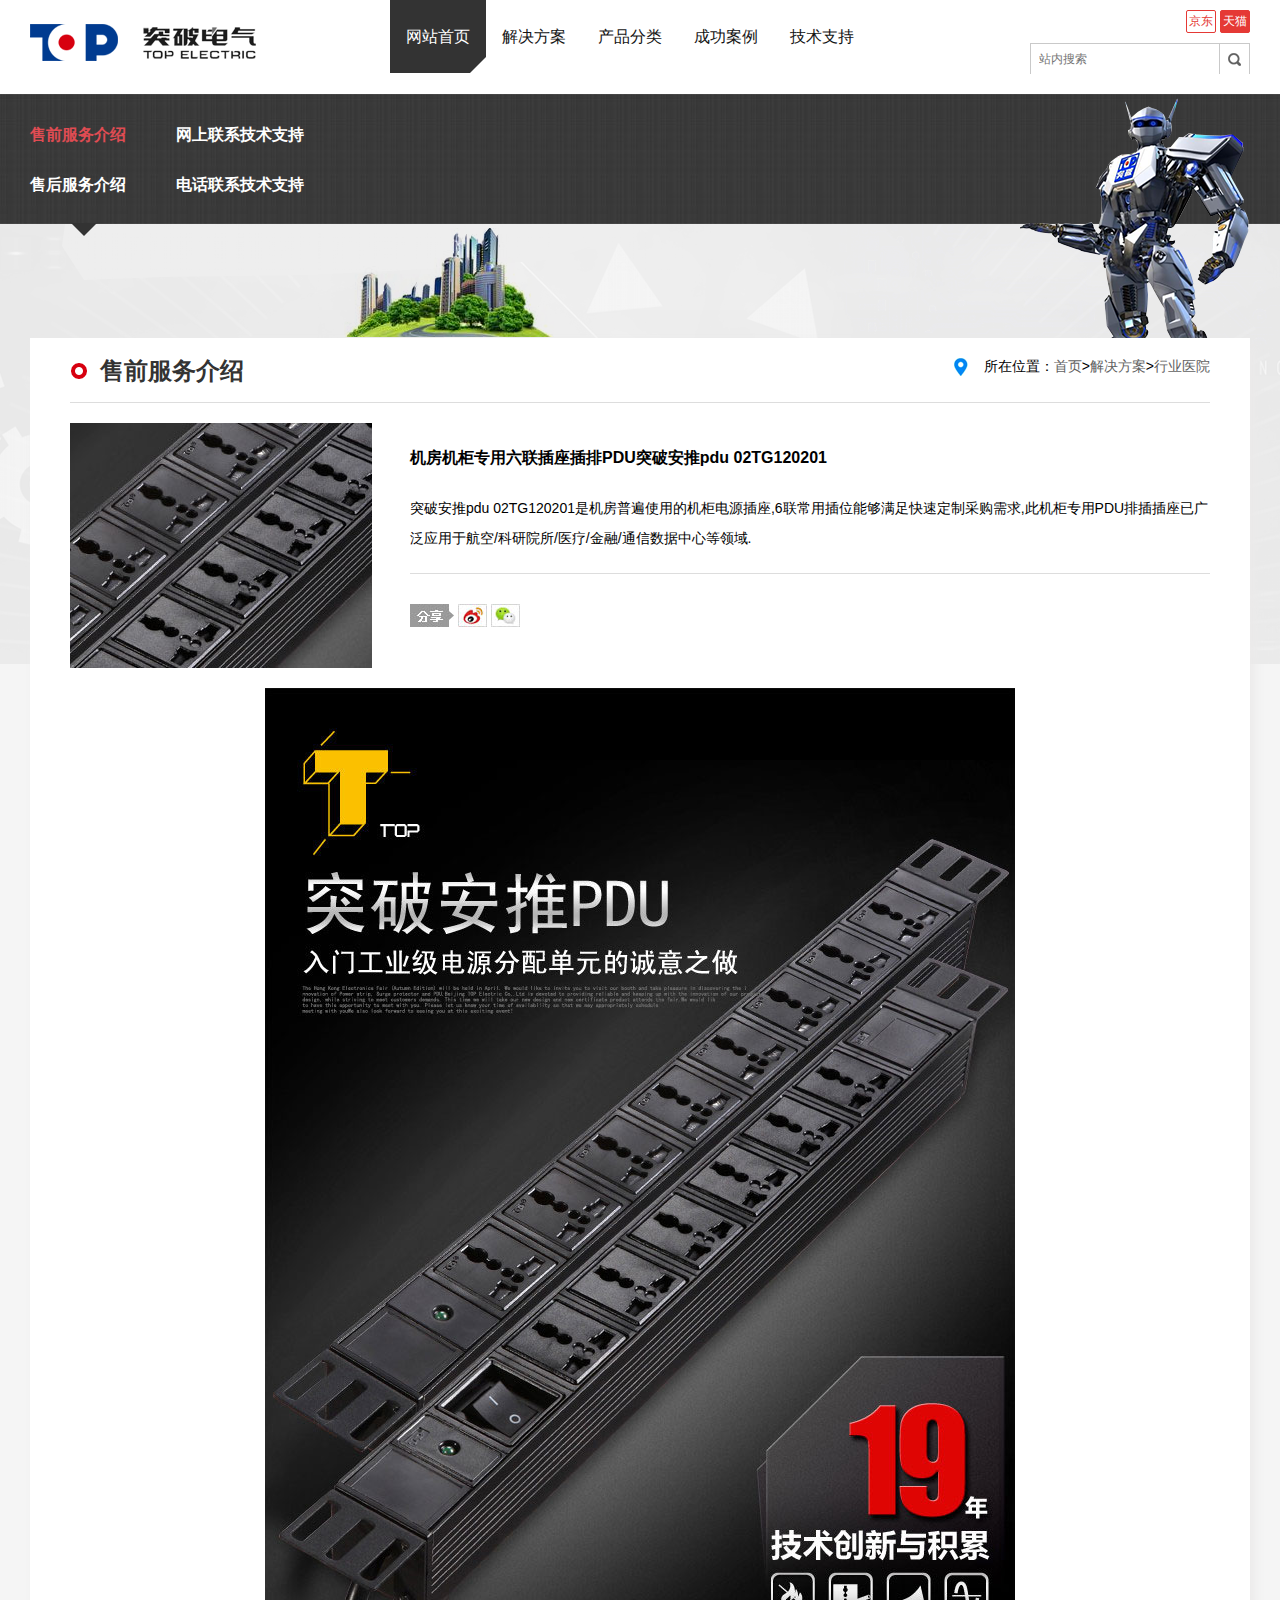
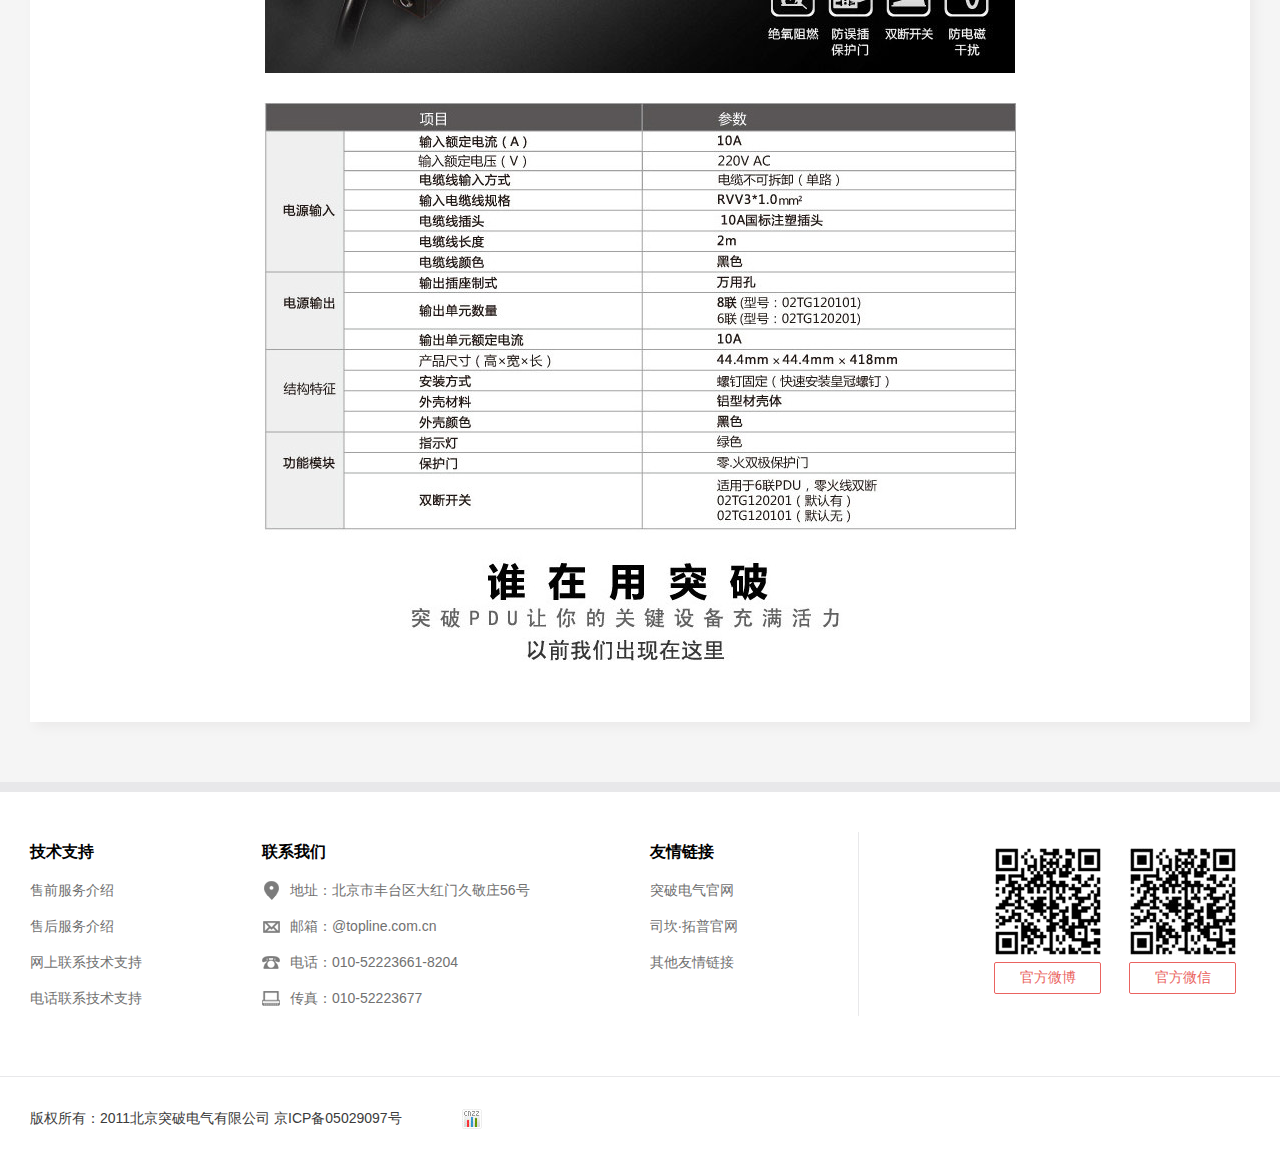
==== detail-3.html @ a59417cc "添加详情页" ====
<!DOCTYPE html>
<html lang="">
<head>
  <meta charset="UTF-8">
  <title>突破电气-详情页2</title>
  <link rel="stylesheet" href="css/base.css">
  <link rel="stylesheet" href="css/list.css">
  <script src="js/jquery.min.js"></script>
  <script src="js/jquery.SuperSlide.2.1.1.js"></script>
  <script src="js/init.js"></script>
</head>
<body>
  <div id="head" class="clearfix">
    <div class="container clearfix">
      <div class="logo left"><a href="javascript:;"><img src="images/logo.png" alt=""></a></div>
      <div class="topnav">
        <ul class="menu left">
          <li class="active"><a href="javascript:;">网站首页</a></li>
          <li><a href="javascript:;">解决方案</a></li>
          <li><a href="javascript:;">产品分类</a></li>
          <li><a href="javascript:;">成功案例</a></li>
          <li><a href="javascript:;">技术支持</a></li>
        </ul>
      </div>
      <form action="" class="search right">
        <div class="labels">
          <label class="active"><input  name="search" type="radio" value="0" checked="checked" />天猫</label> 
          <label class=""><input  name="search" type="radio" value="1" />京东</label>
        </div>
        <input type="text" placeholder="站内搜索" value=""><button></button>
      </form>
    </div>
  </div>
  <div class="ibmain clearfixfix">
    <div class="sub-nav">
      <div class="container">
        <ul class="clearfix">
          <li class="on"><a href="javascript:;">售前服务介绍</a></li>
          <li><a href="javascript:;">网上联系技术支持</a></li>
        </ul>
        <ul class="clearfix">
          <li><a href="javascript:;">售后服务介绍</a></li>
          <li><a href="javascript:;">电话联系技术支持</a></li>
        </ul>
      </div>
    </div>
    <div class="banner-img">
      <div class="container"><span class="sanjiao"></span><span class="map"></span><span class="people"></span></div>
    </div>
    <div class="container">
      <div class="main-list">
        <div class="top clearfix">
          <h1 class="left">售前服务介绍</h1>
          <div class="breadcrumb right">
            <p>所在位置：<a href="javascript:;">首页</a>><a href="javascript:;">解决方案</a>><a href="javascript:;">行业医院</a></p>
          </div>
        </div>
        <div class="main-content">
          <div class="idetail">
            <div class="clearfix">
              <img src="images/detail-img-2.jpg" alt="" class="left itopimg">
              <div class="summary right">
                <h3>机房机柜专用六联插座插排PDU突破安推pdu 02TG120201</h3>
                <p>突破安推pdu 02TG120201是机房普遍使用的机柜电源插座,6联常用插位能够满足快速定制采购需求,此机柜专用PDU排插插座已广泛应用于航空/科研院所/医疗/金融/通信数据中心等领域.</p>
                <div class="ishare">
                  <span><img src="images/fenx.jpg" alt="分享" title="分享"></span>
                  <a href="javascript"><img src="images/dtwb.jpg" alt=""></a>
                  <a href="javascript"><img src="images/dtwx.jpg" alt=""></a>
                </div>
              </div>
            </div>
            <p class="imiddle"><img src="images/dtbigimg.jpg" alt=""></p>
            <p class="imiddle"><img src="images/dtbigimg-2.jpg" alt=""></p>
          </div>
        </div>
      </div>
    </div>
  </div>
  <div class="footerNav container clearfix">
    <div class="navList left">
      <dl>
        <dt>技术支持</dt>
        <dd><a href="javascript:;">售前服务介绍</a></dd>
        <dd><a href="javascript:;">售后服务介绍</a></dd>
        <dd><a href="javascript:;">网上联系技术支持</a></dd>
        <dd><a href="javascript:;">电话联系技术支持</a></dd>
      </dl>
      <dl class="contact">
        <dt>联系我们</dt>
        <dd>地址：北京市丰台区大红门久敬庄56号</dd>
        <dd>邮箱：@topline.com.cn</dd>
        <dd>电话：010-52223661-8204</dd>
        <dd>传真：010-52223677</dd>
      </dl>
      <dl>
        <dt>友情链接</dt>
        <dd><a href="javascript:;">突破电气官网</a></dd>
        <dd><a href="javascript:;">司坎·拓普官网</a></dd>
        <dd><a href="javascript:;">其他友情链接</a></dd>
      </dl>
    </div>
    <div class="wbAndWx right">
      <div class="wb">
        <img src="images/wb.png" alt="">
        <p>官方微博</p>
      </div>
      <div class="wx">
        <img src="images/wx.jpg" alt="">
        <p>官方微信</p>
      </div>
    </div>
  </div>
  <div class="footerButtom">
    <p class="container">版权所有：2011北京突破电气有限公司 京ICP备05029097号<a href="javascript:;"><img src="images/cnzz.jpg" alt=""></a></p>
  </div>
</body>
</html>
---- css/base.css ----
@charset "utf-8";

body,ol,ul,h1,h2,h3,h4,h5,h6,p,th,td,dl,dd,form,fieldset,legend,input,textarea,select{margin:0;padding:0} 
body{font:14px"微软雅黑","Arial Narrow",HELVETICA;background:#fff;-webkit-text-size-adjust:100%;} 
a{color:#616161;text-decoration:none} 
a:hover{color:#eb6664;} 
em{font-style:normal} 
li{list-style:none} 
img{border:0;vertical-align:middle} 
table{border-collapse:collapse;border-spacing:0} 
input,select,button{outline:none;}
.left{float: left;}
.right{float: right;}
.clearfix:after{content: "";clear: both;display: block;}

#head{margin-bottom: 20px;height: 74px;overflow: hidden;}
.container{width: 1220px;margin: 0 auto;}
.logo{margin-right: 134px;}
.logo img{display: block;margin-top:24px;}

.menu{}
.menu li{float: left;}
.menu a{display: inline-block;font-size: 16px;color: #141414;line-height: 74px;width: 96px;text-align: center;}
.menu .active{background: url(../images/menubg.png) no-repeat top left;}
.menu .active a{color: #fff;}

.search{margin-top: 10px;}
.search label{float: right;border: 1px solid #e53935;border-radius: 2px;color:#fff;margin: 0 0 10px 4px;padding: 2px;color:#e53935;cursor: pointer;font-size: 12px;}
.search input[name='search']{display: none;}
.search input[type="text"]{width: 172px;height: 30px;border: 1px solid #c9c9c9;line-height: 30px;padding: 0 8px;font-size: 12px;}
.search label.active{color:#fff;background: #e53935;}
.search button{height: 32px;width: 30px;border: 1px solid #c9c9c9;border-left: none;background: none;background: #fff url(../images/search.png) center center no-repeat;vertical-align: bottom;cursor: pointer;}



.footerNav{margin-bottom: 60px;}
.footerNav .navList{border-right: 1px solid #e8e8ea;}
.footerNav .navList dl{float: left;padding-right: 120px;line-height: 40px;}
.footerNav .navList dl dt{font-size: 16px;font-weight: bold;}
.footerNav .navList dl dd{line-height: 36px;color: #717171;}
.footerNav .navList dl dd a{color: #717171;}
.contact dd{padding-left: 28px;}
.contact dd:nth-of-type(1){background: url(../images/icon-21.png) no-repeat left center;}
.contact dd:nth-of-type(2){background: url(../images/icon-22.png) no-repeat left center;}
.contact dd:nth-of-type(3){background: url(../images/icon-23.png) no-repeat left center;}
.contact dd:nth-of-type(4){background: url(../images/icon-24.png) no-repeat left center;}

.wbAndWx{display: table;width: 270px;margin-top: 16px;}
.wbAndWx div{display: table-cell;width:135px;text-align: center;}
.wbAndWx div img{width: 108px;height: 108px;}
.wbAndWx p{color: #ea6360;border: 1px solid #ea6360;padding: 4px;border-radius: 2px;padding: 6px;margin:6px 14px;}

.footerButtom{border-top: 1px solid #e8e8ea;}
.footerButtom p{line-height: 82px;color: #3b3b3b;}
.footerButtom p a{margin-left: 60px;}
.footerButtom p img{line-height: 82px;}
---- css/list.css ----
@charset "utf-8";


.sub-nav{background: url(../images/sub-nav-bg.jpg) repeat-x;height:114px;overflow: hidden;padding-top: 16px; }
.sub-nav ul li{display: inline-block;float: left;padding-right: 50px;line-height: 50px; }
.sub-nav ul li a{font-size: 16px;font-weight: bold;color: #fff;}
.sub-nav ul li.on a{color: #e04c53;}

.banner-img{background: url(../images/banner-gb.png) top center no-repeat;height: 440px;}
.banner-img>div{position:relative;height: 440px;z-index: 9;}
.banner-img .sanjiao{position: absolute;width: 28px;height: 14px;left: 40px;top: -1px;background: url(../images/sj-bg.png) no-repeat;}
.banner-img .map{position: absolute;width: 210px;height: 110px;left: 314px;top: 4px;background: url(../images/imap.png) no-repeat;}
.banner-img .people{position: absolute;width: 230px;height: 240px;background: url(../images/people.png) no-repeat;top:-126px;right: 0;}

.main-list{margin-top: -326px;background: #fff;padding: 20px 40px 20px;position: relative;z-index: 10;box-shadow: 5px 5px 10px #ebeaea;}
.main-list .top{border-bottom: 1px solid #ddd;padding-bottom:18px;}
.main-list .top h1{padding-left: 30px;background:url(../images/title-bg.png) no-repeat left center; font-size: 24px;color: #333;line-height: 26px;}
.breadcrumb{padding-left: 30px;background: url(../images/weizhi.png) no-repeat left center;}
.ikey-word{margin: 20px 0px;}
.ikey-word li{float: left;background: #c4c4c4;margin-right: 10px;text-align: center;line-height: 40px;min-width: 114px;}
.ikey-word li a{color: #393939;font-weight: bold;}
.ikey-word li.on{background: #e04c53;}
.ikey-word li.on a{color: #fff;}

.list-content li{background: #e9e9e9;height: 222px;overflow: hidden;margin-bottom: 20px;}
.list-content a{display: block;background: #dadada;}
.list-content img{width: 270px;height: 222px;}
.list-content div{overflow: hidden;padding: 10px 20px;position: relative;height: 202px;}
.list-content h2{font-size: 16px;line-height: 38px;color: #525252;}
.list-content p{color: #8e8e8e;}
.list-content a.detail{background: #949494;padding: 0 20px;line-height: 36px;border-radius: 4px;color: #fff;position: absolute;display: inline-block;bottom: 20px;right: 20px;}
.list-content a.detail:hover{background: #3f92d6;}
.ibmain{background: #f5f5f5;border-bottom: 10px solid #e8e8ea;padding-bottom: 60px;margin-bottom: 40px;}

.main-content{padding:20px 0px;}
.main-content .idetail{line-height: 30px;}
.main-content .idetail dl{margin: 30px 0;}
.main-content .idetail h3{font-size: 16px;margin: 20px 0;}
.main-content .idetail h3 span{color: #e1777c;}
.main-content .idetail p{margin: 10px 0;}
.main-content .idetail img{margin: 10px 0;}

.product h4{line-height: 55px;margin:0 0 20px 0;}
.product img{width: 242px;height: 150px;}
.product li{display: inline-block;float: left;margin-right: 56px;}
.product li:last-child{margin: 0;}
.product dd{background: #828282;line-height: 56px;padding: 0 10px;font-size: 18px;}
.product dd:hover{background: #458ce8;}
.product a{color: #fff;}


.main-content .idetail .itopimg{margin:0px;}
.summary{width: 800px;}
.ishare{margin-top: 20px;padding-top: 20px;border-top: 1px solid #ddd;}
.imiddle{text-align: center;}
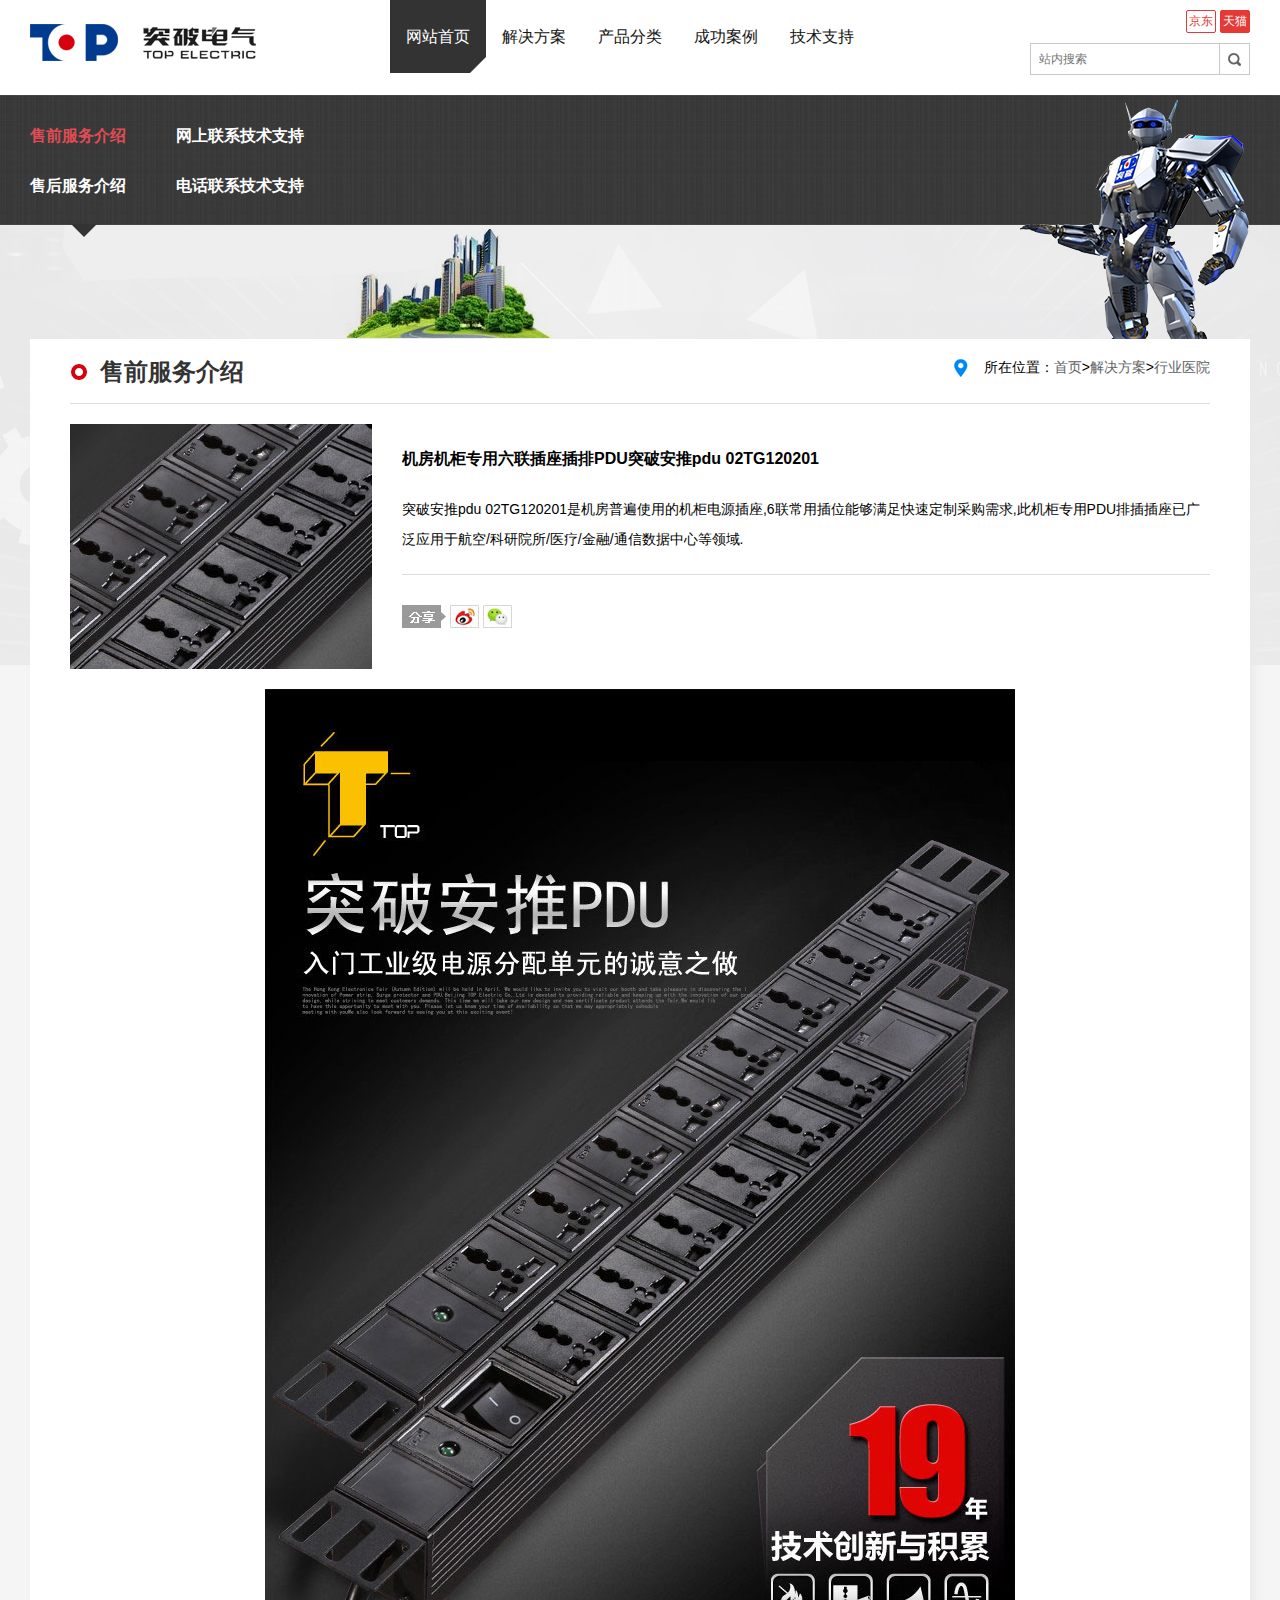
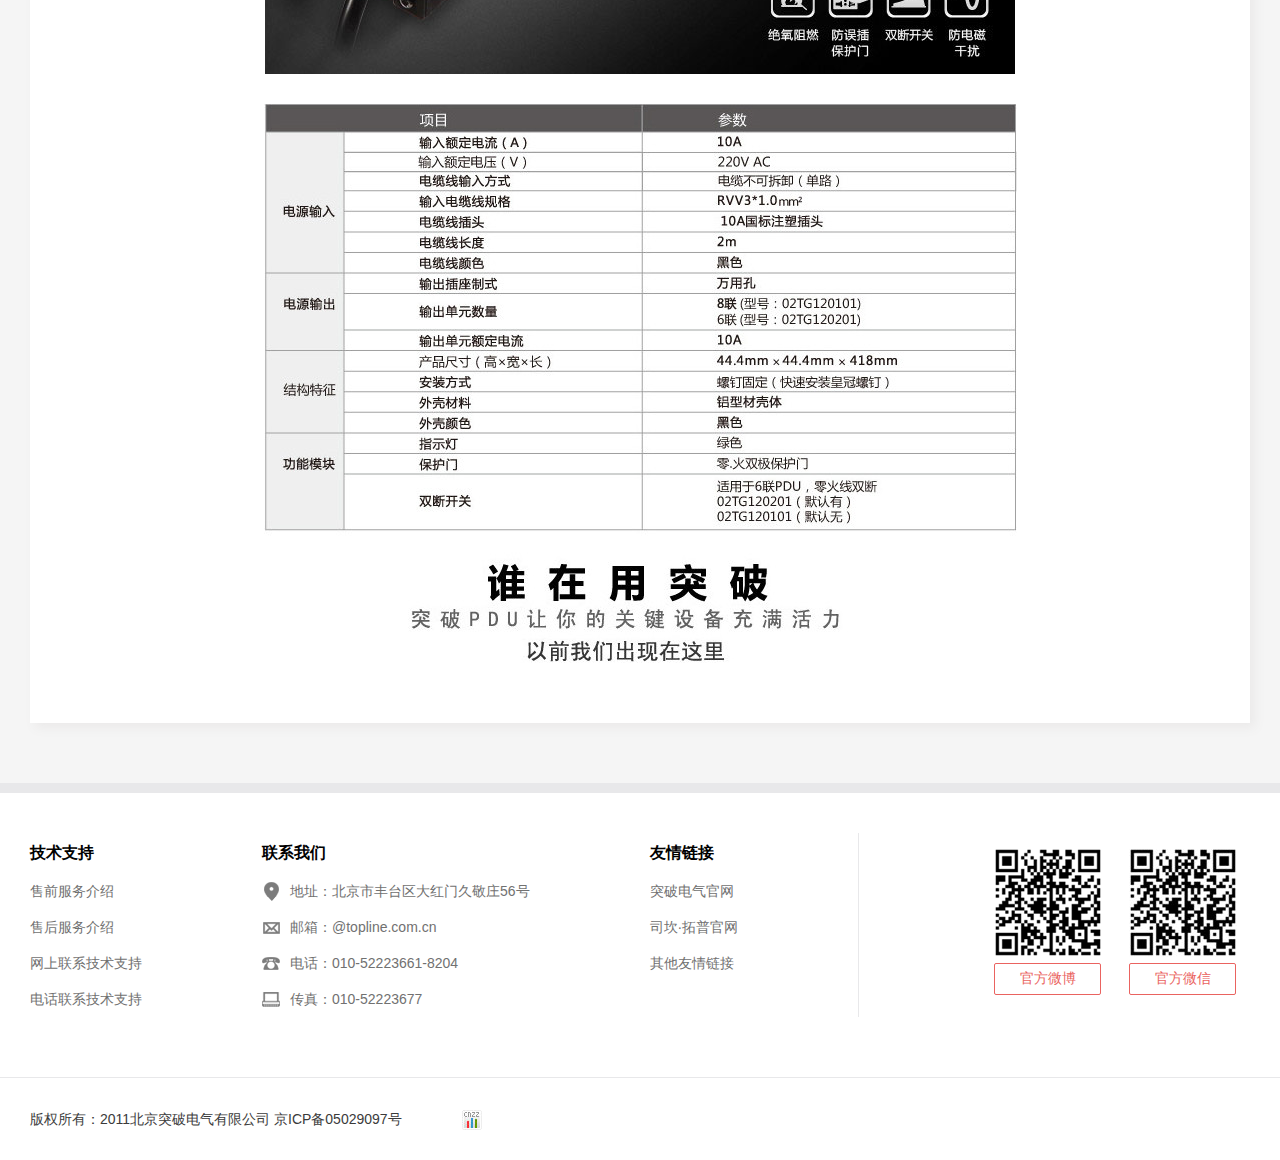
==== commit 1ab133bd: "首页文本溢出和详情页图片大小固定" ====
--- a/detail-3.html
+++ b/detail-3.html
@@ -59,7 +59,8 @@
           <div class="idetail">
             <div class="clearfix">
               <img src="images/detail-img-2.jpg" alt="" class="left itopimg">
-              <div class="summary right">
+              <!-- 去掉right向右浮动的class -->
+              <div class="summary">
                 <h3>机房机柜专用六联插座插排PDU突破安推pdu 02TG120201</h3>
                 <p>突破安推pdu 02TG120201是机房普遍使用的机柜电源插座,6联常用插位能够满足快速定制采购需求,此机柜专用PDU排插插座已广泛应用于航空/科研院所/医疗/金融/通信数据中心等领域.</p>
                 <div class="ishare">
--- a/css/base.css
+++ b/css/base.css
@@ -1,7 +1,7 @@
 @charset "utf-8";
 
 body,ol,ul,h1,h2,h3,h4,h5,h6,p,th,td,dl,dd,form,fieldset,legend,input,textarea,select{margin:0;padding:0} 
-body{font:14px"微软雅黑","Arial Narrow",HELVETICA;background:#fff;-webkit-text-size-adjust:100%;} 
+body{font:14px "微软雅黑","Arial Narrow",HELVETICA;background:#fff;-webkit-text-size-adjust:100%;} 
 a{color:#616161;text-decoration:none} 
 a:hover{color:#eb6664;} 
 em{font-style:normal} 
@@ -13,7 +13,8 @@
 .right{float: right;}
 .clearfix:after{content: "";clear: both;display: block;}
 
-#head{margin-bottom: 20px;height: 74px;overflow: hidden;}
+/*修改高度*/
+#head{margin-bottom: 20px;height: 75px;overflow: hidden;}
 .container{width: 1220px;margin: 0 auto;}
 .logo{margin-right: 134px;}
 .logo img{display: block;margin-top:24px;}
@@ -24,7 +25,8 @@
 .menu .active{background: url(../images/menubg.png) no-repeat top left;}
 .menu .active a{color: #fff;}
 
-.search{margin-top: 10px;}
+/*定宽*/
+.search{margin-top: 10px;width: 220px;}
 .search label{float: right;border: 1px solid #e53935;border-radius: 2px;color:#fff;margin: 0 0 10px 4px;padding: 2px;color:#e53935;cursor: pointer;font-size: 12px;}
 .search input[name='search']{display: none;}
 .search input[type="text"]{width: 172px;height: 30px;border: 1px solid #c9c9c9;line-height: 30px;padding: 0 8px;font-size: 12px;}
--- a/css/list.css
+++ b/css/list.css
@@ -48,8 +48,9 @@
 .product dd:hover{background: #458ce8;}
 .product a{color: #fff;}
 
+/*20170314修改.itopimg和.summary对小图片宽高进行固定,并对是否有图片进行自适应*/
+.main-content .idetail .itopimg{margin:0px;width: 302px;height: 245px;margin-right: 30px;}
+.summary{overflow: hidden;}
 
-.main-content .idetail .itopimg{margin:0px;}
-.summary{width: 800px;}
 .ishare{margin-top: 20px;padding-top: 20px;border-top: 1px solid #ddd;}
 .imiddle{text-align: center;}